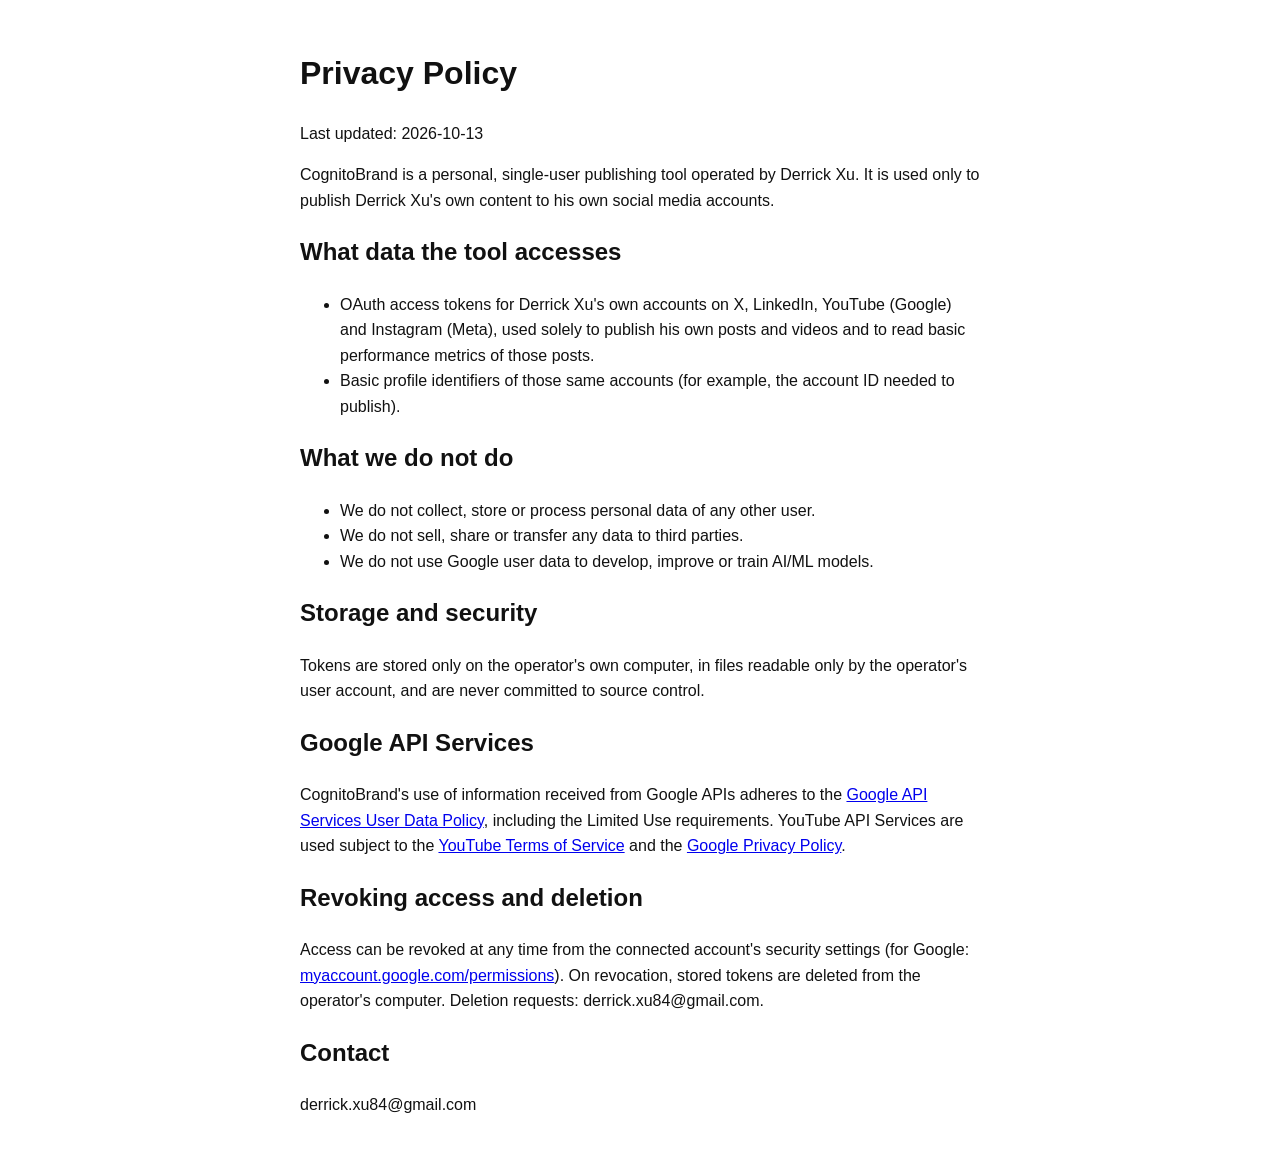
==== privacy.html @ 9040807d "CognitoBrand public pages" ====
<!doctype html>
<html lang="en"><head><meta charset="utf-8"><meta name="viewport" content="width=device-width,initial-scale=1">
<title>Privacy Policy — CognitoBrand</title>
<style>body{font-family:-apple-system,Helvetica,Arial,sans-serif;max-width:680px;margin:48px auto;padding:0 16px;line-height:1.6;color:#111}</style></head>
<body>
<h1>Privacy Policy</h1>
<p>Last updated: 2026-10-13</p>
<p>CognitoBrand is a personal, single-user publishing tool operated by Derrick Xu. It is used only to publish Derrick Xu's own content to his own social media accounts.</p>
<h2>What data the tool accesses</h2>
<ul>
<li>OAuth access tokens for Derrick Xu's own accounts on X, LinkedIn, YouTube (Google) and Instagram (Meta), used solely to publish his own posts and videos and to read basic performance metrics of those posts.</li>
<li>Basic profile identifiers of those same accounts (for example, the account ID needed to publish).</li>
</ul>
<h2>What we do not do</h2>
<ul>
<li>We do not collect, store or process personal data of any other user.</li>
<li>We do not sell, share or transfer any data to third parties.</li>
<li>We do not use Google user data to develop, improve or train AI/ML models.</li>
</ul>
<h2>Storage and security</h2>
<p>Tokens are stored only on the operator's own computer, in files readable only by the operator's user account, and are never committed to source control.</p>
<h2>Google API Services</h2>
<p>CognitoBrand's use of information received from Google APIs adheres to the <a href="https://developers.google.com/terms/api-services-user-data-policy">Google API Services User Data Policy</a>, including the Limited Use requirements. YouTube API Services are used subject to the <a href="https://www.youtube.com/t/terms">YouTube Terms of Service</a> and the <a href="https://policies.google.com/privacy">Google Privacy Policy</a>.</p>
<h2>Revoking access and deletion</h2>
<p>Access can be revoked at any time from the connected account's security settings (for Google: <a href="https://myaccount.google.com/permissions">myaccount.google.com/permissions</a>). On revocation, stored tokens are deleted from the operator's computer. Deletion requests: derrick.xu84@gmail.com.</p>
<h2>Contact</h2>
<p>derrick.xu84@gmail.com</p>
</body></html>
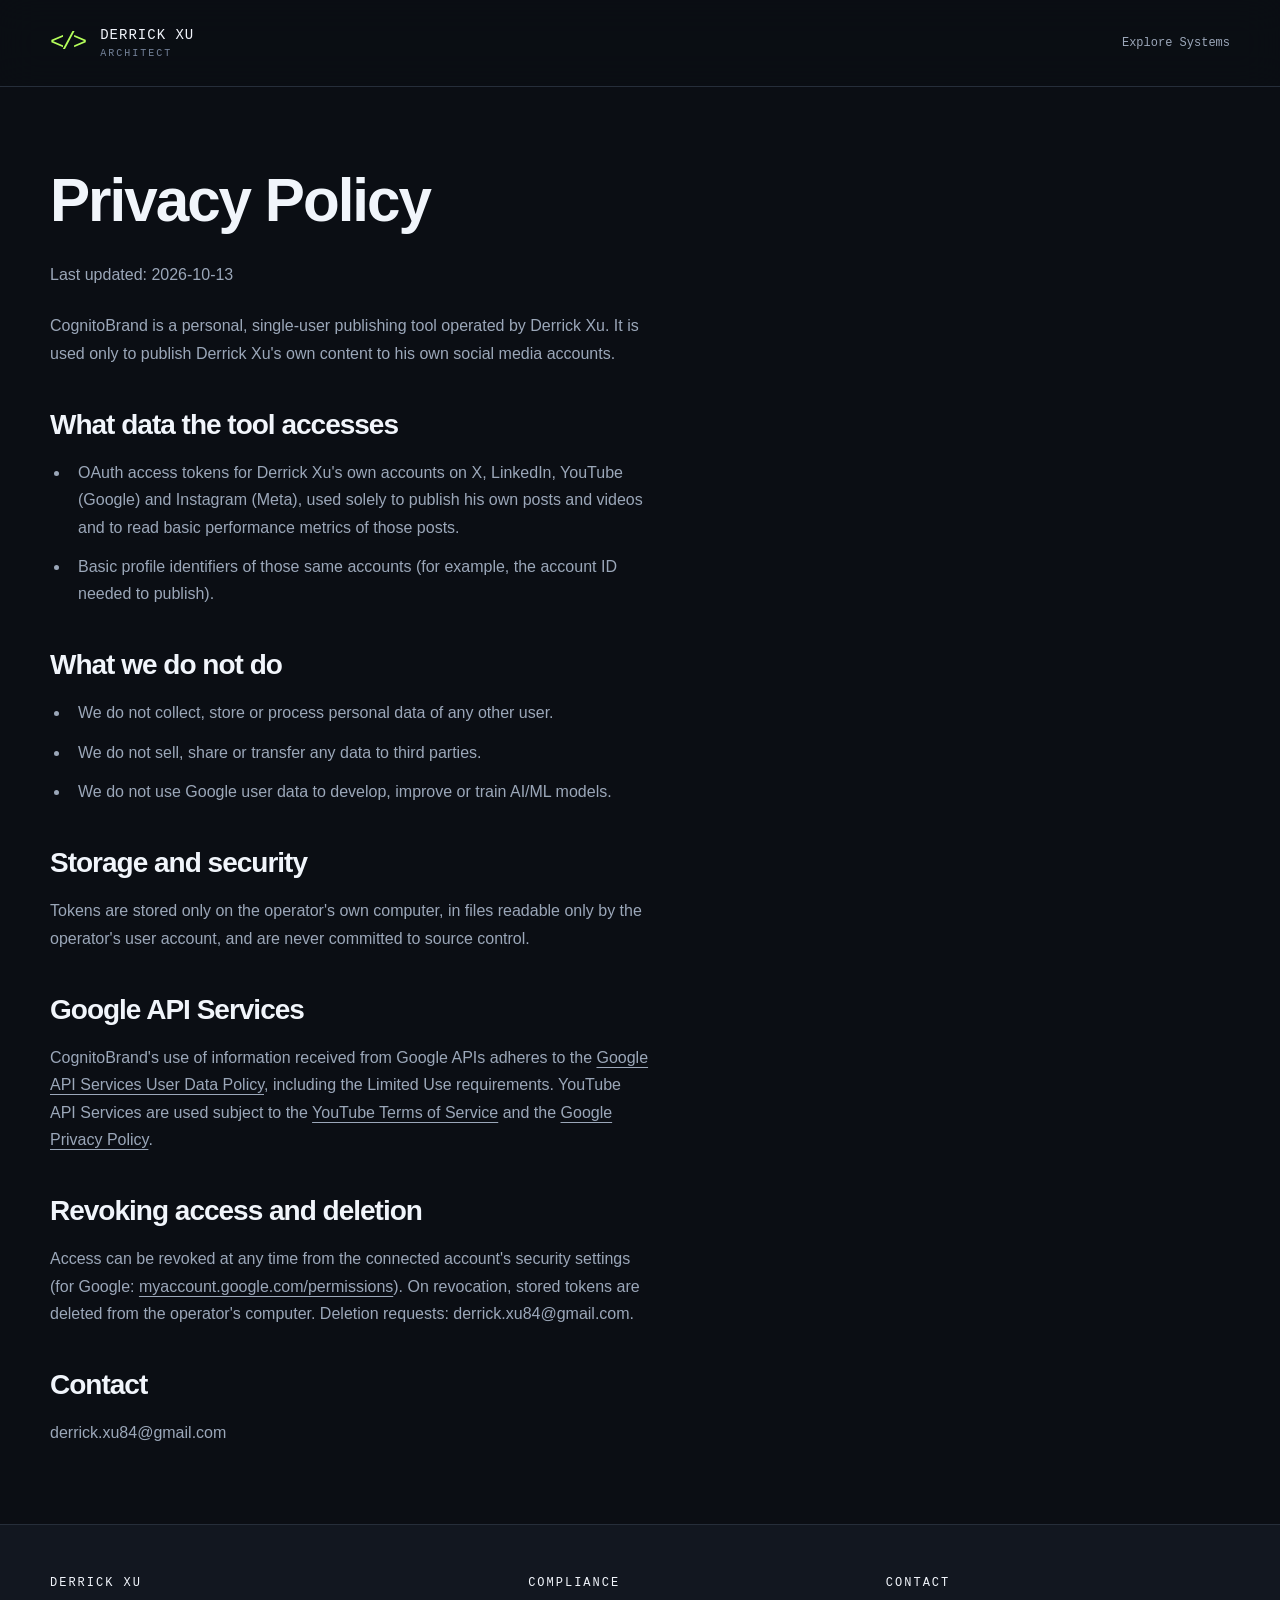
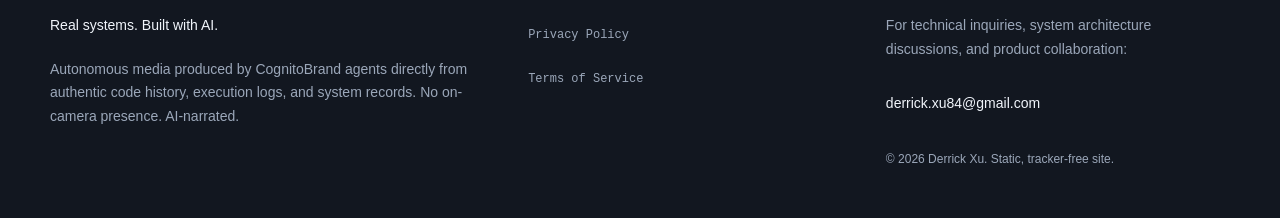
==== commit 242a5eb6: "Brand site v1 (ops plan r2, DESIGN.md, AI usage section)" ====
--- a/privacy.html
+++ b/privacy.html
@@ -1,28 +1,102 @@
 <!doctype html>
-<html lang="en"><head><meta charset="utf-8"><meta name="viewport" content="width=device-width,initial-scale=1">
+<html lang="en">
+<head>
+<meta charset="utf-8">
+<meta name="viewport" content="width=device-width, initial-scale=1">
+<meta name="color-scheme" content="dark">
 <title>Privacy Policy — CognitoBrand</title>
-<style>body{font-family:-apple-system,Helvetica,Arial,sans-serif;max-width:680px;margin:48px auto;padding:0 16px;line-height:1.6;color:#111}</style></head>
+<meta name="description" content="Privacy Policy">
+<!-- {SITE_BASE_URL}: relative URLs preserve custom-domain and path-prefix portability. -->
+<link rel="canonical" href="privacy.html">
+<meta property="og:type" content="website">
+<meta property="og:title" content="Privacy Policy — CognitoBrand">
+<meta property="og:description" content="Privacy Policy">
+<meta property="og:url" content="privacy.html">
+<meta property="og:image" content="og.png">
+<meta property="og:image:width" content="1200">
+<meta property="og:image:height" content="630">
+<meta property="og:image:alt" content="Derrick Xu — Real distributed systems, built with autonomous agents.">
+<meta name="twitter:card" content="summary_large_image">
+<meta name="twitter:title" content="Privacy Policy — CognitoBrand">
+<meta name="twitter:description" content="Privacy Policy">
+<meta name="twitter:image" content="og.png">
+<meta name="twitter:image:alt" content="Derrick Xu — Real distributed systems, built with autonomous agents.">
+<link rel="icon" href="favicon.svg" type="image/svg+xml">
+<link rel="stylesheet" href="style.css">
+</head>
 <body>
-<h1>Privacy Policy</h1>
+<a class="skip-link" href="#main">Skip to content</a>
+<header class="site-header">
+<div class="wrap header-inner">
+<a class="brand" href="index.html">
+<span class="brand-mark" aria-hidden="true">&lt;/&gt;</span>
+<span>DERRICK XU<small>ARCHITECT</small>
+</span>
+</a>
+<nav class="legal-nav" aria-label="Main">
+<a href="index.html#systems">Explore Systems</a>
+</nav>
+</div>
+</header>
+<main id="main" class="wrap legal-main" aria-labelledby="legal-title">
+<article class="legal-copy">
+<h1 id="legal-title">Privacy Policy</h1>
 <p>Last updated: 2026-10-13</p>
 <p>CognitoBrand is a personal, single-user publishing tool operated by Derrick Xu. It is used only to publish Derrick Xu's own content to his own social media accounts.</p>
+<section>
 <h2>What data the tool accesses</h2>
 <ul>
 <li>OAuth access tokens for Derrick Xu's own accounts on X, LinkedIn, YouTube (Google) and Instagram (Meta), used solely to publish his own posts and videos and to read basic performance metrics of those posts.</li>
 <li>Basic profile identifiers of those same accounts (for example, the account ID needed to publish).</li>
 </ul>
+</section>
+<section>
 <h2>What we do not do</h2>
 <ul>
 <li>We do not collect, store or process personal data of any other user.</li>
 <li>We do not sell, share or transfer any data to third parties.</li>
 <li>We do not use Google user data to develop, improve or train AI/ML models.</li>
 </ul>
+</section>
+<section>
 <h2>Storage and security</h2>
 <p>Tokens are stored only on the operator's own computer, in files readable only by the operator's user account, and are never committed to source control.</p>
+</section>
+<section>
 <h2>Google API Services</h2>
-<p>CognitoBrand's use of information received from Google APIs adheres to the <a href="https://developers.google.com/terms/api-services-user-data-policy">Google API Services User Data Policy</a>, including the Limited Use requirements. YouTube API Services are used subject to the <a href="https://www.youtube.com/t/terms">YouTube Terms of Service</a> and the <a href="https://policies.google.com/privacy">Google Privacy Policy</a>.</p>
+<p>CognitoBrand's use of information received from Google APIs adheres to the <a href="https://developers.google.com/terms/api-services-user-data-policy" rel="noopener">Google API Services User Data Policy</a>, including the Limited Use requirements. YouTube API Services are used subject to the <a href="https://www.youtube.com/t/terms" rel="noopener">YouTube Terms of Service</a> and the <a href="https://policies.google.com/privacy" rel="noopener">Google Privacy Policy</a>.</p>
+</section>
+<section>
 <h2>Revoking access and deletion</h2>
-<p>Access can be revoked at any time from the connected account's security settings (for Google: <a href="https://myaccount.google.com/permissions">myaccount.google.com/permissions</a>). On revocation, stored tokens are deleted from the operator's computer. Deletion requests: derrick.xu84@gmail.com.</p>
+<p>Access can be revoked at any time from the connected account's security settings (for Google: <a href="https://myaccount.google.com/permissions" rel="noopener">myaccount.google.com/permissions</a>). On revocation, stored tokens are deleted from the operator's computer. Deletion requests: derrick.xu84@gmail.com.</p>
+</section>
+<section>
 <h2>Contact</h2>
 <p>derrick.xu84@gmail.com</p>
-</body></html>
+</section>
+</article>
+</main>
+<footer class="site-footer">
+<div class="wrap footer-grid">
+<div>
+<p class="footer-heading">DERRICK XU</p>
+<p class="footer-tagline">Real systems. Built with AI.</p>
+<p>Autonomous media produced by CognitoBrand agents directly from authentic code history, execution logs, and system records. No on-camera presence. AI-narrated.</p>
+</div>
+<div>
+<p class="footer-heading">COMPLIANCE</p>
+<nav aria-label="Compliance">
+<a href="privacy.html">Privacy Policy</a>
+<a href="terms.html">Terms of Service</a>
+</nav>
+</div>
+<div>
+<p class="footer-heading">CONTACT</p>
+<p>For technical inquiries, system architecture discussions, and product collaboration:</p>
+<a class="contact-link" href="mailto:derrick.xu84@gmail.com">derrick.xu84@gmail.com</a>
+<p class="copyright">© 2026 Derrick Xu. Static, tracker-free site.</p>
+</div>
+</div>
+</footer>
+</body>
+</html>
--- a/style.css
+++ b/style.css
@@ -0,0 +1,243 @@
+:root {
+  color-scheme: dark;
+  --bg: #0B0E14;
+  --panel: #121720;
+  --panel-2: #1C2532;
+  --line: #262E3A;
+  --text: #F1F5FB;
+  --muted: #9BA7B9;
+  --dim: #748299;
+  --lime: #B5FF5B;
+  --lime-ink: #122000;
+  --lime-line: #607340;
+  --mono: ui-monospace, monospace;
+  --anchor-offset: calc(110px + env(safe-area-inset-top));
+}
+* { box-sizing: border-box; }
+html { background: var(--bg); scroll-padding-top: var(--anchor-offset); }
+body { margin: 0; background: var(--bg); color: var(--text); font-family: -apple-system, BlinkMacSystemFont, "Segoe UI", "PingFang SC", sans-serif; font-size: 16px; line-height: 1.7; font-variant-numeric: tabular-nums; }
+a { color: inherit; text-decoration: none; }
+a:hover { color: var(--lime); }
+button, summary, a { -webkit-tap-highlight-color: transparent; }
+:focus-visible { outline: 2px solid var(--lime); outline-offset: 2px; }
+h1, h2, h3 { margin: 0; text-wrap: balance; }
+h1 { font-size: clamp(40px, 4.7vw, 65px); line-height: 1.2; letter-spacing: -2px; font-weight: 650; }
+h2 { font-size: 34px; line-height: 1.3; letter-spacing: -1px; font-weight: 600; }
+h3 { font-size: 21px; line-height: 1.4; letter-spacing: -.4px; font-weight: 600; }
+p { max-width: 68ch; margin: 0 0 20px; color: var(--muted); text-wrap: pretty; }
+p:last-child { margin-bottom: 0; }
+.lime { color: var(--lime); }
+.wrap { width: min(1180px, calc(100% - 64px)); margin-inline: auto; }
+section[id], main[id] { scroll-margin-top: var(--anchor-offset); }
+.skip-link { position: fixed; top: 12px; left: 12px; z-index: 20; padding: 12px 20px; background: var(--lime); color: var(--lime-ink); transform: translateY(-180%); }
+.skip-link:focus { transform: translateY(0); color: var(--lime-ink); }
+.site-header { position: sticky; top: 0; z-index: 10; padding-top: env(safe-area-inset-top); background: #0B0E14ED; border-bottom: 1px solid var(--line); backdrop-filter: blur(18px); }
+.header-inner { min-height: 86px; display: flex; align-items: center; gap: 24px; }
+.brand { display: flex; align-items: center; flex-shrink: 0; gap: 12px; min-height: 44px; font: 14px/1.5 var(--mono); letter-spacing: 1px; }
+.brand-mark { color: var(--lime); font-size: 24px; letter-spacing: -3px; padding-right: 4px; }
+.brand small { display: block; color: var(--dim); font-size: 10px; letter-spacing: 2px; }
+.desktop-nav { display: flex; align-items: center; justify-content: center; gap: 20px; margin-left: auto; }
+.desktop-nav a, .legal-nav a { display: inline-flex; align-items: center; min-height: 44px; font: 12px/1.5 var(--mono); color: var(--muted); white-space: nowrap; }
+.desktop-nav a:hover, .legal-nav a:hover { color: var(--lime); }
+.btn { display: inline-flex; justify-content: center; align-items: center; min-height: 48px; padding: 12px 22px; border: 1px solid var(--line); border-radius: 5px; color: var(--text); font-size: 14px; font-weight: 600; line-height: 1.5; text-align: center; transition: transform 160ms ease-out, opacity 160ms ease-out; }
+a.btn:hover { transform: translateY(-2px); border-color: var(--lime-line); }
+.btn.primary { border-color: var(--lime); background: var(--lime); color: var(--lime-ink); }
+.btn.primary:hover { color: var(--lime-ink); }
+.nav-action { flex-shrink: 0; min-height: 44px; padding: 9px 17px; border-color: var(--lime-line); color: var(--lime); }
+.mobile-nav { display: none; }
+.legal-nav { margin-left: auto; }
+.hero { display: grid; grid-template-columns: minmax(0, 1fr) 228px; align-items: end; gap: 64px; padding: 78px 0; }
+.hero-copy { min-width: 0; }
+.eyebrow { margin-bottom: 16px; color: var(--lime); font: 12px/1.6 var(--mono); letter-spacing: 2px; }
+.hero .eyebrow { font-size: 13px; }
+.hero h1 { max-width: none; margin-bottom: 28px; }
+.lead { max-width: 68ch; margin-bottom: 28px; }
+.actions { display: flex; flex-wrap: wrap; align-items: center; gap: 12px; }
+.aux-link { display: inline-flex; align-items: center; min-height: 44px; margin-top: 16px; color: var(--muted); font: 13px/1.7 var(--mono); }
+.hero-artifact { margin-bottom: 8px; padding-left: 28px; border-left: 1px solid var(--line); }
+.micro-label { margin-bottom: 20px; color: var(--muted); font: 12px/1.7 var(--mono); letter-spacing: 2px; }
+.pipeline { display: flex; flex-direction: column; gap: 16px; font: 14px/1.5 var(--mono); }
+.pipeline span { display: flex; align-items: center; gap: 16px; }
+.pipeline span::before { content: ""; width: 8px; height: 8px; border: 1px solid var(--line); }
+.pipeline span:last-child { color: var(--lime); }
+.pipeline span:last-child::before { background: var(--lime); border-color: var(--lime); }
+.content-section { padding: 78px 0; border-top: 1px solid var(--line); }
+.section-head { display: grid; grid-template-columns: minmax(0, 1.6fr) minmax(0, 1fr); gap: 64px; align-items: end; margin-bottom: 36px; }
+.section-head .eyebrow { margin-bottom: 12px; }
+.section-note { max-width: 36ch; margin-bottom: 0; font-size: 14px; }
+.systems-grid, .channels-grid { display: grid; grid-template-columns: repeat(2, minmax(0, 1fr)); gap: 20px; }
+.card { min-width: 0; padding: 24px; border: 1px solid var(--line); border-radius: 8px; background: var(--panel); }
+.system-card { display: flex; flex-direction: column; }
+.card h3 { margin-bottom: 16px; }
+.card p { font-size: 15px; }
+.card .badge { align-self: flex-end; margin-bottom: 20px; color: var(--muted); font: 11px/1.6 var(--mono); letter-spacing: 1px; }
+.tags { display: flex; flex-wrap: wrap; gap: 8px; }
+.tags span { padding: 4px 8px; border-radius: 3px; background: #212937; color: #BCC7D6; font: 12px/1.6 var(--mono); }
+.system-card .tags { margin-top: auto; padding-top: 4px; }
+.metrics-grid { display: grid; grid-template-columns: repeat(3, minmax(0, 1fr)); gap: 20px; }
+.metric .metric-value { margin-bottom: 20px; color: var(--text); font: 38px/1.15 var(--mono); letter-spacing: -2px; }
+.metric h3 { max-width: 24ch; margin-bottom: 12px; color: var(--text); font-size: 15px; font-weight: 500; letter-spacing: 0; }
+.metric .scope { font-size: 13px; line-height: 1.7; }
+.principles-grid { display: grid; grid-template-columns: minmax(0, 1fr) minmax(0, 1.15fr); gap: 40px; }
+.principle-notes article + article { margin-top: 40px; }
+.principle-notes p { font-size: 15px; }
+.principle-notes .flow-line { margin-top: 24px; padding-top: 20px; border-top: 1px solid var(--line); color: var(--text); font: 13px/1.9 var(--mono); }
+.code-panel { margin: 0; border: 1px solid var(--line); border-radius: 8px; background: var(--panel); }
+.code-panel figcaption { padding: 16px 24px; border-bottom: 1px solid var(--line); color: var(--muted); font: 12px/1.7 var(--mono); }
+pre { margin: 0; padding: 24px; color: #BCC7D6; font: 13px/1.8 var(--mono); white-space: pre-wrap; overflow-wrap: anywhere; }
+code { font: inherit; }
+.logs-list { display: grid; gap: 16px; }
+.log-card { display: grid; grid-template-columns: minmax(0, 1fr) minmax(0, 1fr); align-items: start; gap: 40px; }
+.log-card:first-child h3 { font-size: 26px; }
+.log-card .tags { margin-top: 20px; }
+.log-summary p { margin-bottom: 24px; }
+.pending { color: var(--muted); cursor: default; }
+.channel-card { display: flex; flex-direction: column; }
+.channel-card h3 { margin-bottom: 4px; }
+.channel-card .handle { margin-bottom: 20px; font: 13px/1.7 var(--mono); overflow-wrap: anywhere; }
+.channel-card .tags { margin-bottom: 20px; }
+.channel-card .actions { margin-top: auto; padding-top: 4px; }
+.site-footer { padding: 48px 0 calc(48px + env(safe-area-inset-bottom)); border-top: 1px solid var(--line); background: var(--panel); }
+.footer-grid { display: grid; grid-template-columns: minmax(0, 1.25fr) minmax(0, .9fr) minmax(0, 1fr); gap: 48px; font-size: 14px; }
+.footer-heading { margin-bottom: 20px; color: var(--text); font: 12px/1.7 var(--mono); letter-spacing: 2px; }
+.footer-tagline { color: var(--text); }
+.site-footer nav { display: flex; flex-direction: column; align-items: flex-start; }
+.site-footer nav a { display: inline-flex; align-items: center; min-height: 44px; color: var(--muted); font: 12px/1.6 var(--mono); }
+.site-footer a:hover { color: var(--lime); }
+.contact-link { display: inline-flex; align-items: center; min-height: 44px; color: var(--text); overflow-wrap: anywhere; }
+.copyright { margin-top: 24px; font-size: 12px; }
+.legal-main { padding: 78px 0; min-height: 55vh; }
+.legal-copy { max-width: 68ch; }
+.legal-copy h1 { margin-bottom: 24px; }
+.legal-copy > p { margin-bottom: 24px; }
+.legal-copy section { margin-top: 40px; }
+.legal-copy h2 { margin-bottom: 16px; font-size: 28px; }
+.legal-copy li { max-width: 68ch; margin-bottom: 12px; padding-left: 8px; color: var(--muted); text-wrap: pretty; }
+.legal-copy ul { padding-left: 20px; }
+.legal-copy p a { text-decoration: underline; text-underline-offset: 4px; overflow-wrap: anywhere; }
+.legal-copy a { display: inline; }
+/* AI activity: preserve the original counter, reels, milestones and history. */
+.usage-panel { padding: 24px; border: 1px solid var(--line); border-radius: 8px; background: var(--panel); }
+.usage-intro { display: flex; justify-content: space-between; align-items: end; flex-wrap: wrap; gap: 32px; }
+.usage-intro > div:first-child { min-width: 0; max-width: 100%; }
+.usage-main { position: relative; width: fit-content; margin: 16px 0; color: var(--lime); font: clamp(24px, 4.3vw, 56px)/1.2 var(--mono); letter-spacing: -2px; white-space: nowrap; }
+.usage-main::after { content: attr(data-count); position: absolute; inset: 0; color: transparent; text-shadow: 0 0 24px #B5FF5B66; opacity: 0; pointer-events: none; }
+.usage-main.is-counting::after { opacity: 1; }
+.usage-main.is-updated::after { animation: usage-glow .8s ease-out; }
+@keyframes usage-glow { from { opacity: 1; } to { opacity: 0; } }
+.token-digit { display: inline-block; height: 1.2em; overflow: hidden; vertical-align: bottom; }
+.token-reel { display: block; }
+.token-glyph { display: block; height: 1.2em; line-height: 1.2; }
+.usage-main.is-rolling .token-reel { animation: token-roll 1.35s cubic-bezier(.2,.7,.25,1) both; animation-delay: calc(var(--digit-index) * 70ms); }
+@keyframes token-roll { from { transform: translateY(0); } to { transform: translateY(-50%); } }
+.usage-label { color: #B8C6BB; font-size: 14px; }
+.usage-breakdown { margin-top: 12px; }
+.usage-milestones { margin-top: 24px; }
+.usage-meta { color: var(--muted); text-align: right; font: 12px/1.8 var(--mono); }
+.usage-meta span, .usage-meta time { display: block; }
+.usage-controls { display: flex; align-items: center; flex-wrap: wrap; gap: 16px; margin-top: 16px; }
+.usage-controls button { min-height: 44px; padding: 8px 12px; border: 1px solid var(--lime-line); border-radius: 5px; background: transparent; color: var(--lime); font: 13px/1.5 var(--mono); cursor: pointer; }
+.usage-controls button:disabled { color: var(--muted); border-color: var(--line); cursor: default; }
+.usage-stats { display: grid; grid-template-columns: repeat(4, minmax(0, 1fr)); gap: 20px; margin-top: 24px; padding-top: 24px; border-top: 1px solid #314037; }
+.usage-stat strong { display: block; color: #E9F2E9; font: 21px/1.5 var(--mono); }
+.usage-stat span { color: var(--muted); font-size: 13px; }
+.usage-note { margin: 20px 0 0; color: var(--muted); font-size: 14px; }
+.usage-note:empty { display: none; }
+.scope-details { margin-top: 20px; color: var(--muted); font-size: 14px; }
+.scope-details summary { min-height: 44px; padding-block: 12px; color: #BCCBBB; cursor: pointer; line-height: 1.5; }
+.scope-details p { margin-top: 16px; }
+.scope-details a { display: inline-flex; align-items: center; min-height: 44px; color: var(--lime); }
+.history-table { margin-top: 20px; overflow-x: auto; }
+.history-table table { width: 100%; border-collapse: collapse; text-align: left; font-size: 14px; }
+.history-table caption { margin-bottom: 12px; text-align: left; color: var(--muted); }
+.history-table th, .history-table td { padding: 12px 0; border-bottom: 1px solid var(--line); }
+.history-table th:last-child, .history-table td:last-child { text-align: right; font-family: var(--mono); }
+@media (max-width: 1100px) {
+  .header-inner { gap: 16px; }
+  .desktop-nav { gap: 12px; }
+  .desktop-nav a { font-size: 11px; }
+  .brand { font-size: 12px; gap: 8px; }
+  .brand-mark { font-size: 20px; }
+}
+@media (max-width: 950px) {
+  .header-inner { gap: 12px; }
+  .brand-mark { display: none; }
+  .desktop-nav { gap: 8px; }
+  .nav-action { padding-inline: 12px; font-size: 12px; }
+  .hero { grid-template-columns: minmax(0, 1fr); }
+  .hero h1 { max-width: 24ch; }
+  .hero-artifact { display: none; }
+  .section-head { gap: 32px; }
+  .metrics-grid { grid-template-columns: repeat(2, minmax(0, 1fr)); }
+  .principles-grid { grid-template-columns: minmax(0, 1fr); }
+  .principle-notes { display: grid; grid-template-columns: repeat(2, minmax(0, 1fr)); gap: 24px; }
+  .principle-notes article + article { margin-top: 0; }
+  .footer-grid { grid-template-columns: repeat(2, minmax(0, 1fr)); gap: 32px; }
+  .footer-grid > div:first-child { grid-column: 1 / -1; }
+}
+@media (min-width: 651px) and (max-width: 740px) {
+  .desktop-nav { gap: 6px; }
+  .desktop-nav a { font-size: 10px; }
+  .nav-action { padding-inline: 8px; }
+  .header-inner { gap: 8px; }
+}
+@media (max-width: 950px) {
+  .desktop-nav, .nav-action { display: none; }
+  .header-inner { justify-content: space-between; }
+  .mobile-nav { display: block; }
+  .mobile-nav summary { display: flex; align-items: center; justify-content: center; min-height: 44px; padding: 8px 12px; border: 1px solid var(--line); border-radius: 5px; color: var(--muted); font: 12px/1.5 var(--mono); cursor: pointer; list-style: none; }
+  .mobile-nav summary::-webkit-details-marker { display: none; }
+  .mobile-nav[open] summary { color: var(--lime); border-color: var(--lime-line); }
+  .mobile-nav nav { position: absolute; left: 32px; right: 32px; top: 100%; z-index: 20; display: flex; flex-direction: column; padding: 12px 20px; border: 1px solid var(--line); border-radius: 0 0 8px 8px; background: var(--panel); }
+  .mobile-nav nav a { display: flex; align-items: center; min-height: 48px; font: 13px/1.5 var(--mono); }
+  .usage-stats { grid-template-columns: repeat(2, minmax(0, 1fr)); }
+}
+@media (max-width: 650px) {
+  :root { --anchor-offset: calc(96px + env(safe-area-inset-top)); }
+  .wrap { width: calc(100% - 36px); }
+  .header-inner { min-height: 72px; gap: 12px; justify-content: space-between; }
+  .brand { font-size: 13px; }
+  .brand-mark { display: inline; }
+  .mobile-nav nav { left: 18px; right: 18px; }
+  .hero { gap: 0; }
+  h1 { font-size: 43px; letter-spacing: -1px; }
+  .hero h1 { max-width: 16ch; }
+  .hero .eyebrow { font-size: 11px; letter-spacing: 1.5px; }
+  h2 { font-size: 32px; }
+  .section-head { grid-template-columns: minmax(0, 1fr); gap: 20px; margin-bottom: 28px; }
+  .section-note { max-width: 42ch; }
+  .systems-grid, .channels-grid, .principle-notes, .log-card { grid-template-columns: minmax(0, 1fr); }
+  .card { padding: 20px; }
+  .system-card h3 { overflow-wrap: anywhere; }
+  .metrics-grid { gap: 12px; }
+  .metric { padding: 20px; }
+  .metric .metric-value { font-size: 26px; letter-spacing: -1px; }
+  .metric:nth-child(n + 5) { grid-column: 1 / -1; }
+  .metric h3 { font-size: 14px; }
+  .metric .scope { font-size: 12px; }
+  .principle-notes { gap: 36px; }
+  .code-panel figcaption, pre { padding: 20px; }
+  .log-card { gap: 24px; }
+  .log-card:first-child h3 { font-size: 24px; }
+  .footer-grid { grid-template-columns: minmax(0, 1fr); gap: 36px; }
+  .footer-grid > div:first-child { grid-column: auto; }
+  .legal-copy h1 { font-size: 40px; }
+  .legal-copy h2 { font-size: 26px; }
+  .legal-nav a { font-size: 11px; }
+  .legal-copy p a { display: inline-block; min-height: 44px; padding-block: 8px; }
+}
+@media (max-width: 650px) {
+  .usage-panel { padding: 20px; }
+  .usage-intro { display: block; }
+  .usage-main { font-size: clamp(19px, 5.9vw, 38px); letter-spacing: -1px; }
+  .usage-meta { margin-top: 20px; text-align: left; }
+  .usage-stats { gap: 20px 12px; }
+  .usage-stat strong { font-size: 19px; }
+}
+@media (max-width: 370px) {
+  .brand-mark { display: none; }
+  .metrics-grid { grid-template-columns: minmax(0, 1fr); }
+}
+@media (prefers-reduced-motion: reduce) {
+  *, *::before, *::after { animation: none !important; transition: none !important; scroll-behavior: auto !important; }
+}
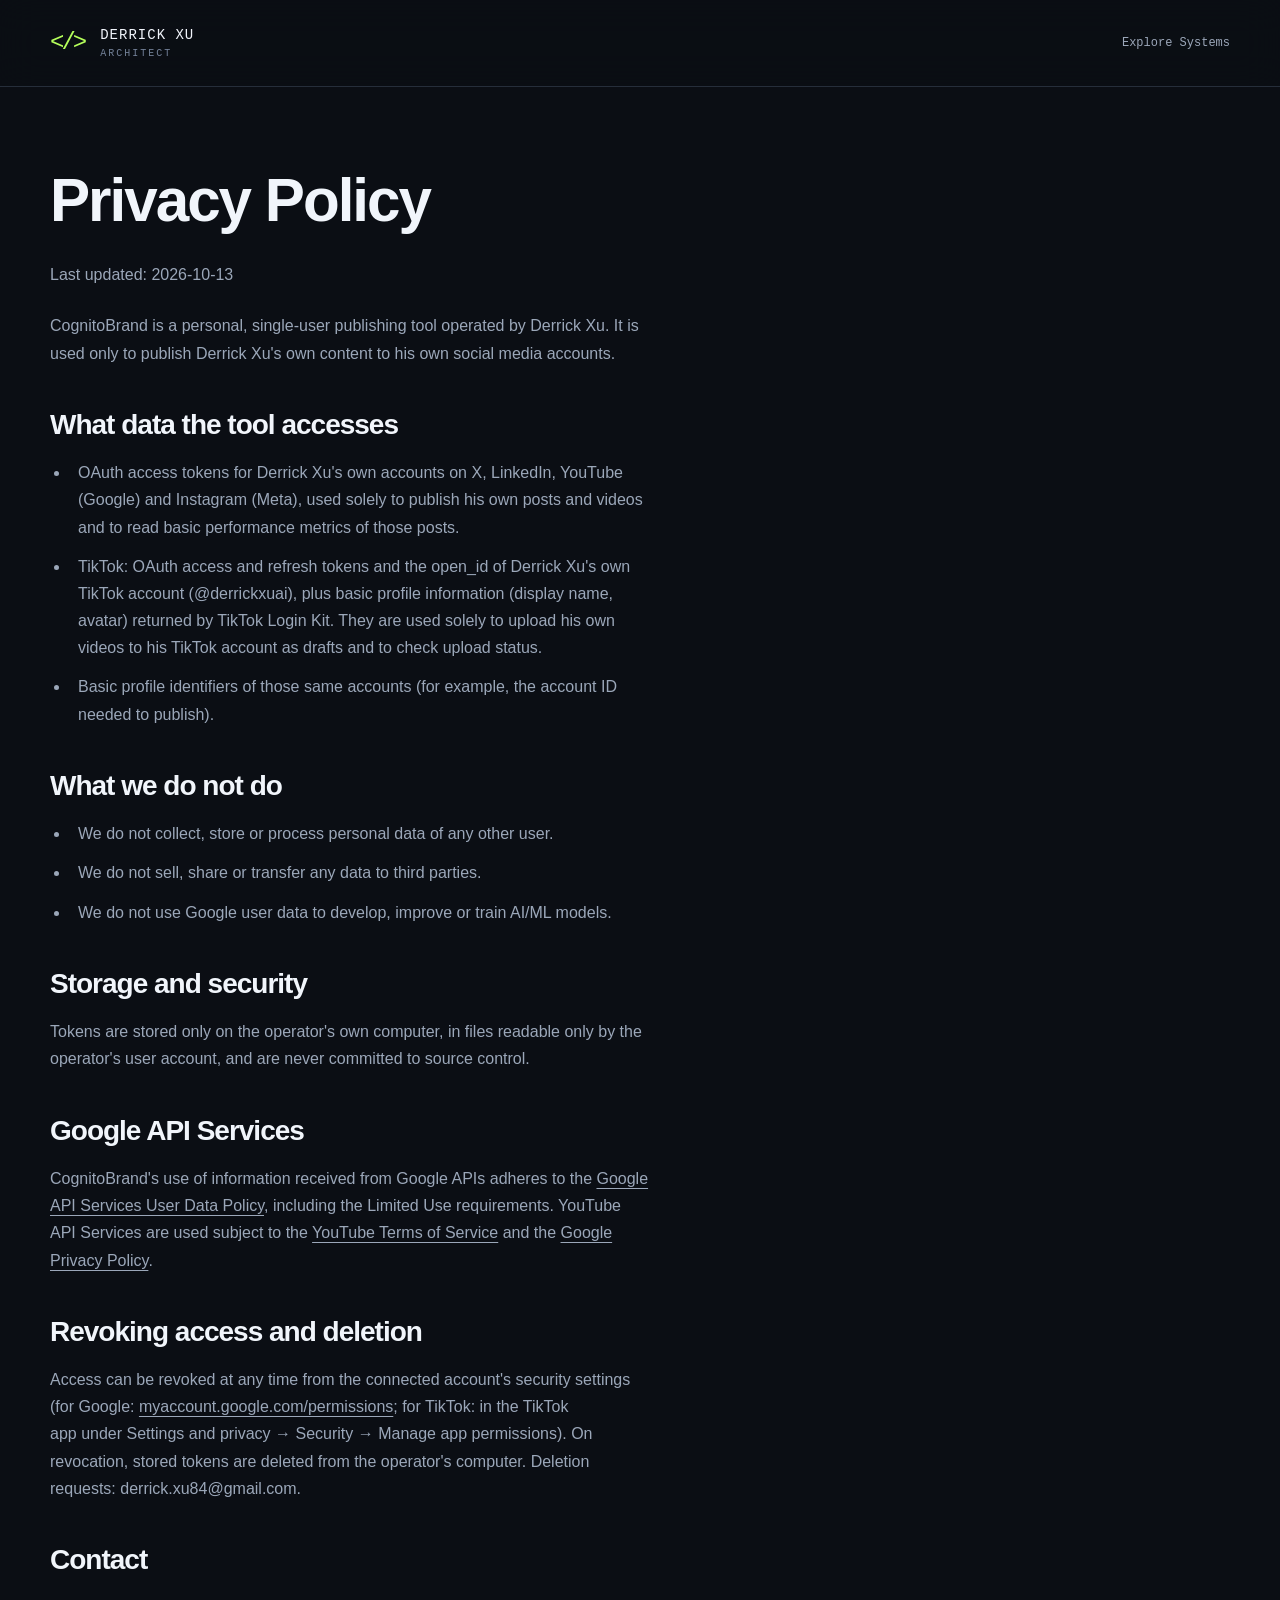
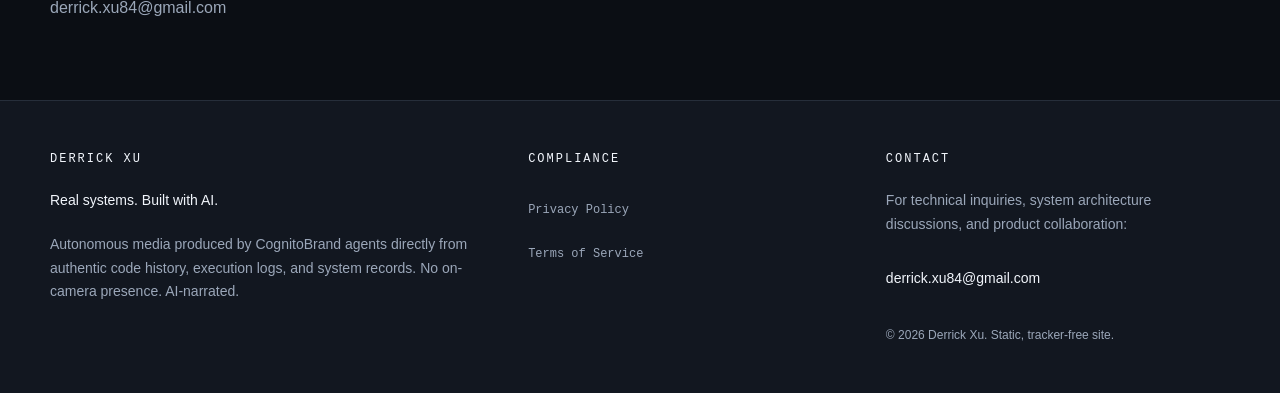
==== commit 053dac38: "Add TikTok to privacy, terms and channel links" ====
--- a/privacy.html
+++ b/privacy.html
@@ -47,6 +47,7 @@
 <h2>What data the tool accesses</h2>
 <ul>
 <li>OAuth access tokens for Derrick Xu's own accounts on X, LinkedIn, YouTube (Google) and Instagram (Meta), used solely to publish his own posts and videos and to read basic performance metrics of those posts.</li>
+<li>TikTok: OAuth access and refresh tokens and the open_id of Derrick Xu's own TikTok account (@derrickxuai), plus basic profile information (display name, avatar) returned by TikTok Login Kit. They are used solely to upload his own videos to his TikTok account as drafts and to check upload status.</li>
 <li>Basic profile identifiers of those same accounts (for example, the account ID needed to publish).</li>
 </ul>
 </section>
@@ -68,7 +69,7 @@
 </section>
 <section>
 <h2>Revoking access and deletion</h2>
-<p>Access can be revoked at any time from the connected account's security settings (for Google: <a href="https://myaccount.google.com/permissions" rel="noopener">myaccount.google.com/permissions</a>). On revocation, stored tokens are deleted from the operator's computer. Deletion requests: derrick.xu84@gmail.com.</p>
+<p>Access can be revoked at any time from the connected account's security settings (for Google: <a href="https://myaccount.google.com/permissions" rel="noopener">myaccount.google.com/permissions</a>; for TikTok: in the TikTok app under Settings and privacy → Security → Manage app permissions). On revocation, stored tokens are deleted from the operator's computer. Deletion requests: derrick.xu84@gmail.com.</p>
 </section>
 <section>
 <h2>Contact</h2>
